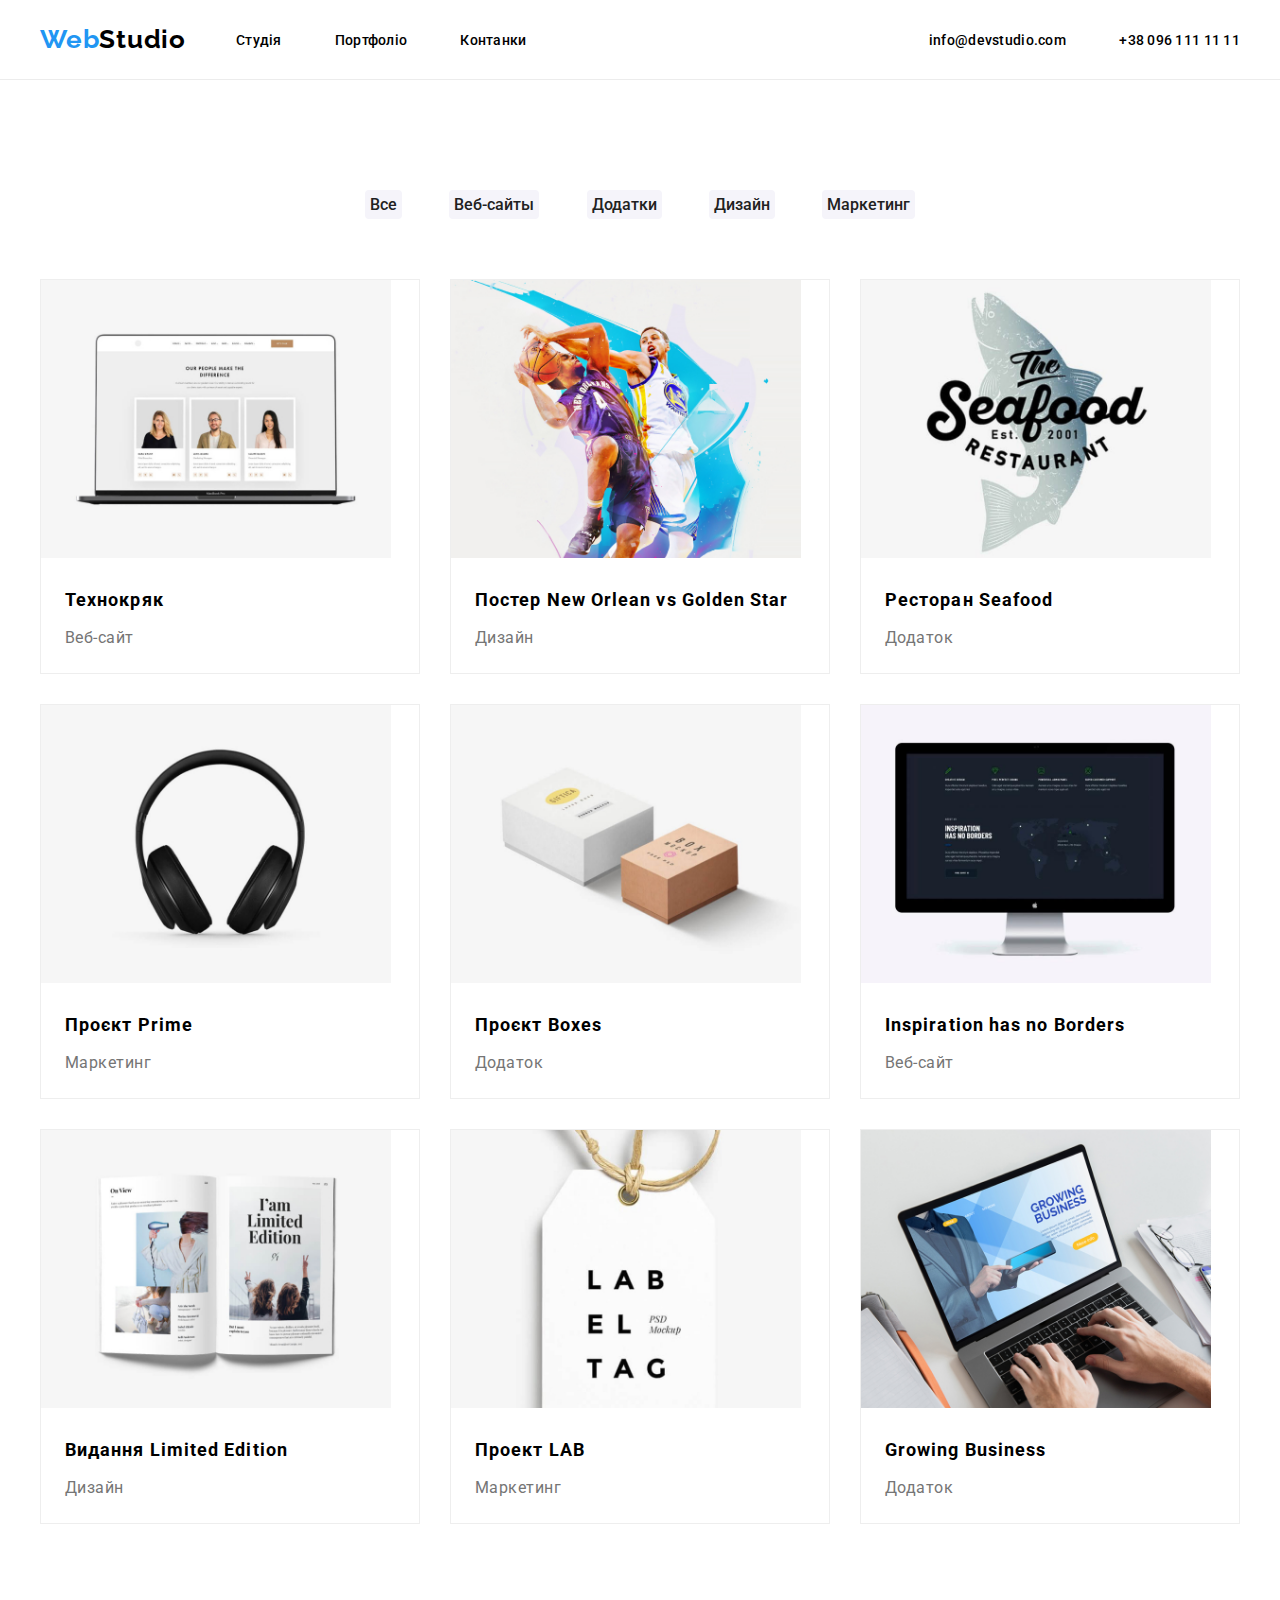
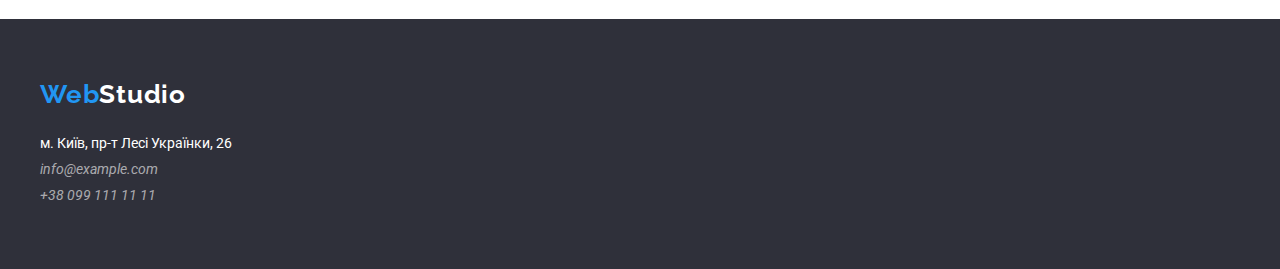
==== portfolio.html @ b13638e4 "pages del" ====
<!DOCTYPE html>
<html lang="en">
  <head>
    <meta charset="UTF-8" />
    <meta http-equiv="X-UA-Compatible" content="IE=edge" />
    <meta name="viewport" content="width=device-width, initial-scale=1.0" />

    <link rel="preconnect" href="https://fonts.googleapis.com" />
    <link rel="preconnect" href="https://fonts.gstatic.com" crossorigin />
    <link
      href="https://fonts.googleapis.com/css2?family=Raleway:wght@700&family=Roboto:wght@400;500;700;900&display=swap"
      rel="stylesheet"
    />
    <link rel="stylesheet" href="../css/style.css" />

    <title>Portfolio</title>
  </head>
  <body>
    <header>
      <div class="container">
        <nav class="menu">
          <a class="nav-link logo" href="index.html">
            <span>Web</span>Studio
          </a>
          <ul>
            <li>
              <a class="nav-link" href="index.html">Студія</a>
              <a class="nav-link" href="portfolio.html">Портфоліо</a>
              <a class="nav-link" href="#">Контанки</a>
            </li>
          </ul>
        </nav>
        <div class="contacts">
          <a class="nav-link" href="#">info@devstudio.com </a>
          <a class="nav-link" href="#">+38 096 111 11 11</a>
        </div>
      </div>
    </header>

    <main>
      <section class="guide container">
        <ul>
          <li>
            <input type="button" value="Все" />
          </li>
          <li>
            <input type="button" value="Веб-сайты" />
          </li>
          <li>
            <input type="button" value="Додатки" />
          </li>
          <li>
            <input type="button" value="Дизайн" />
          </li>
          <li>
            <input type="button" value="Маркетинг" />
          </li>
        </ul>
      </section>

      <section class="products container">
        <ul>
          <li>
            <img
              src="../images/product1.jpg"
              width="350"
              height="278"
              alt="ноутбук"
            />
            <h3>Технокряк</h3>
            <label>Веб-сайт</label>
          </li>
          <li>
            <img
              src="../images/product2.jpg"
              width="350"
              height="278"
              alt="постер"
            />
            <h3>Постер New Orlean vs Golden Star</h3>
            <label>Дизайн</label>
          </li>
          <li>
            <img
              src="../images/product3.jpg"
              width="350"
              height="278"
              alt="лого"
            />
            <h3>Ресторан Seafood</h3>
            <label>Додаток</label>
          </li>
          <li>
            <img
              src="../images/product4.jpg"
              width="350"
              height="278"
              alt="навушники"
            />
            <h3>Проєкт Prime</h3>
            <label>Маркетинг</label>
          </li>
          <li>
            <img
              src="../images/product5.jpg"
              width="350"
              height="278"
              alt="коробки"
            />
            <h3>Проєкт Boxes</h3>
            <label>Додаток</label>
          </li>
          <li>
            <img
              src="../images/product6.jpg"
              width="350"
              height="278"
              alt="монитор"
            />
            <h3>Inspiration has no Borders</h3>
            <label>Веб-сайт</label>
          </li>
          <li>
            <img
              src="../images/product7.jpg"
              width="350"
              height="278"
              alt="журнал"
            />
            <h3>Видання Limited Edition</h3>
            <label>Дизайн</label>
          </li>
          <li>
            <img
              src="../images/product8.jpg"
              width="350"
              height="278"
              alt="лейбл"
            />
            <h3>Проект LAB</h3>
            <label>Маркетинг</label>
          </li>
          <li>
            <img
              src="../images/product9.jpg"
              width="350"
              height="278"
              alt="ноутбук"
            />
            <h3>Growing Business</h3>
            <label>Додаток</label>
          </li>
        </ul>
      </section>
    </main>

    <footer>
      <div class="container">
        <a href="#" class="nav-link logo"> <span>Web</span>Studio </a>
        <address>
          <ul>
            <li>
              <address>м. Київ, пр-т Лесі Українки, 26</address>
            </li>
            <li>
              <a href="mailto:info@example.com">info@example.com</a>
            </li>
            <li>
              <a href="tel:+380991111111"> +38 099 111 11 11</a>
            </li>
          </ul>
        </address>
      </div>
    </footer>
  </body>
</html>
---- css/style.css ----
* {
    margin: 0;
    padding: 0;
    box-sizing: border-box;
}
body {
    font-family: 'Roboto', sans-serif;
    background: #FFF;
}
header {
    height: 80px;
    border-bottom: 1px solid #ECECEC;
}

header .container{
    display: flex;
    justify-content: space-between;
    align-items: center;
    height: 80px;
    border-bottom: 1px solid #ECECEC;
}

section {
    padding-top: 95px;
    padding-bottom: 95px;
}

section h2 {
    font-family: 'Roboto';
    font-style: normal;
    font-weight: 700;
    font-size: 36px;
    line-height: 42px;
    text-align: center;
    letter-spacing: 0.03em;
    color: #212121;
}

.container {
    width: 1200px;
    margin: auto;
}
.menu {
    display: flex;
    align-items: center;

    font-weight: 700;
    font-size: 26px;
}

.menu ul {
    display: flex;
    list-style: none;
    justify-content: space-between;

    font-weight: 500;
    font-size: 14px;
}


.contacts a {
    margin-right: 0px;
    margin-left: 50px;
}

.nav-link {
    margin-right: 50px;
    text-decoration: none;
    color: black;
    font-style: normal;
    font-weight: 500;
    font-size: 14px;
    line-height: 16px;
    letter-spacing: 0.02em;
}


.nav-link:hover {
    color: #2196F3;
}

.logo {
    font-family: 'Raleway', sans-serif;
    font-style: normal;
    font-weight: 700;
    font-size: 26px;
    line-height: 31px;
    letter-spacing: 0.03em;
}
.logo span {
    color: #2196F3;
}

.logo:hover span {
    color: black;
}

.solutions {
    display: flex;
    justify-content: center;
    text-align: center;
    align-items: center;
    height: 600px;
    
    background-color: #2F303A;
}

.solutions h1 {
    max-width: 700px;
    color:white;
    padding-bottom: 30px;

    font-style: normal;
    font-weight: 900;
    font-size: 44px;
    line-height: 60px;
    
    text-align: center;
    letter-spacing: 0.06em;
    text-transform: uppercase;
}

.solutions button {
    width: 220px;
    min-height: 50px;

    border: 0px;
    box-shadow: 0px 4px 4px rgba(0, 0, 0, 0.15);
    border-radius: 4px;

    background: #2196F3;
    color:white;

    font-family: 'Roboto';
    font-style: normal;
    font-weight: 700;
    font-size: 16px;
    line-height: 30px;
    letter-spacing: 0.06em;
}

.solutions input:hover {
    cursor: pointer;
}

.details ul {
    display: flex;
    justify-content: space-between;
    list-style: none;
    padding-left: 0px;
    
}

.details ul li {
    margin-right: 30px;
}

.details ul li h3 {
    padding-bottom: 10px;
    color: #212121;
    font-style: normal;
    font-weight: 700;
    font-size: 14px;
    line-height: 16px;
    letter-spacing: 0.03em;
    text-transform: uppercase;
}

.details ul li p {
    width: 270px;
    color: #757575;
    font-style: normal;
    font-weight: 400;
    font-size: 14px;
    line-height: 24px;
    letter-spacing: 0.03em;
}

.tech-images h2 {
    text-align: center;
    padding-bottom: 40px;
}

.tech-images ul {
    display: flex;
    justify-content: space-between;
    list-style: none;
}
    
.tech-images ul li {
    margin: 0 15px;
}

.team {
    text-align: center;
    background: #F5F4FA;
}

.team h2 {
    padding-bottom: 40px;  
}


.team ul {
    list-style: none;
    display: flex;
    justify-content: space-between;
}

.team ul li {
    background: #FFFFFF;
    width: 270px;
    margin: 0 15px;
    padding-bottom: 30px;
    box-shadow: 0px 1px 3px rgba(0, 0, 0, 0.12), 0px 1px 1px rgba(0, 0, 0, 0.14), 0px 2px 1px rgba(0, 0, 0, 0.2);
    border-radius: 0px 0px 4px 4px;
}

.team ul li h3 {
    font-style: normal;
    font-weight: 500;
    font-size: 16px;
    line-height: 19px;
    text-align: center;
    letter-spacing: 0.03em;
    padding-top: 30px;
    padding-bottom: 10px;
}

.team ul li label {
    color: #757575;
    font-style: normal;
    font-weight: 400;
    font-size: 16px;
    line-height: 19px;
    text-align: center;
    letter-spacing: 0.03em;
}

footer {
    padding: 60px 0;
    height: 250px;
    background: #2F303A;
    font-family: 'Raleway';
    font-style: normal;
    font-weight: 700;
    font-size: 26px;
}
footer .container > address {
    padding-top: 20px;
}

footer .logo {
    color: white;
}

footer .logo:hover {
    color: #2196F3;
}

footer .logo:hover span {
    color: white;
}

footer ul {
    font-family: 'Roboto';
    font-weight: 400;
    font-size: 14px;
    list-style: none;
    color: white;
    padding: 0;
}

footer ul li {
    padding: 5px 0;
    font-size: 14px;
}

footer ul li address {
    font-style: normal;
}

footer ul li a {
    text-decoration: none;
    color: rgba(255,255,255,0.6);
}

/*portfolio page*/
.guide {
    padding-top: 100px;
    padding-bottom: 50px;
}

 .guide ul {
   display: flex;
   justify-content: space-between;
   list-style: none;
   width: 550px;
   margin: auto;
   padding: 10px 0;
 }

 .guide ul li input {
    background: #F5F4FA;
    color: #212121;
    border: none;
    border-radius: 4px;
    padding: 5px;
    font-family: 'Roboto';
    font-size: 16px;
    font-weight: 500;
 }

 .guide ul li input:hover {
    background: #2196F3;
    color: #ffffff;
    cursor: pointer;
    
 }
 .products {
    padding-top: 0;
 }
 .products ul {
    list-style: none;
    display: flex;
    flex-wrap: wrap;
    gap: 30px;
    justify-content: space-between;
    margin: auto;
 }

.products ul li {
    padding-bottom: 20px;
    border: 1px solid #EEEEEE;
    flex-basis: calc((100% - 60px) / 3);

}

.products ul li:hover {
    box-shadow: 0px 1px 1px rgba(0, 0, 0, 0.12), 0px 4px 4px rgba(0, 0, 0, 0.6), 0px 4px 6px rgba(0, 0, 0, 0.16);
}

.products ul h3 {
    padding: 20px 0px 5px 24px;
    font-family: 'Roboto';
    font-style: normal;
    font-weight: 700;
    font-size: 18px;
    line-height: 36px;
    letter-spacing: 0.06em;
}

.products ul label {
    padding: 5px 0px 20px 24px;
    color: #757575;
    font-family: 'Roboto';
    font-style: normal;
    font-weight: 400;
    font-size: 16px;
    line-height: 30px;
    letter-spacing: 0.03em;   
}
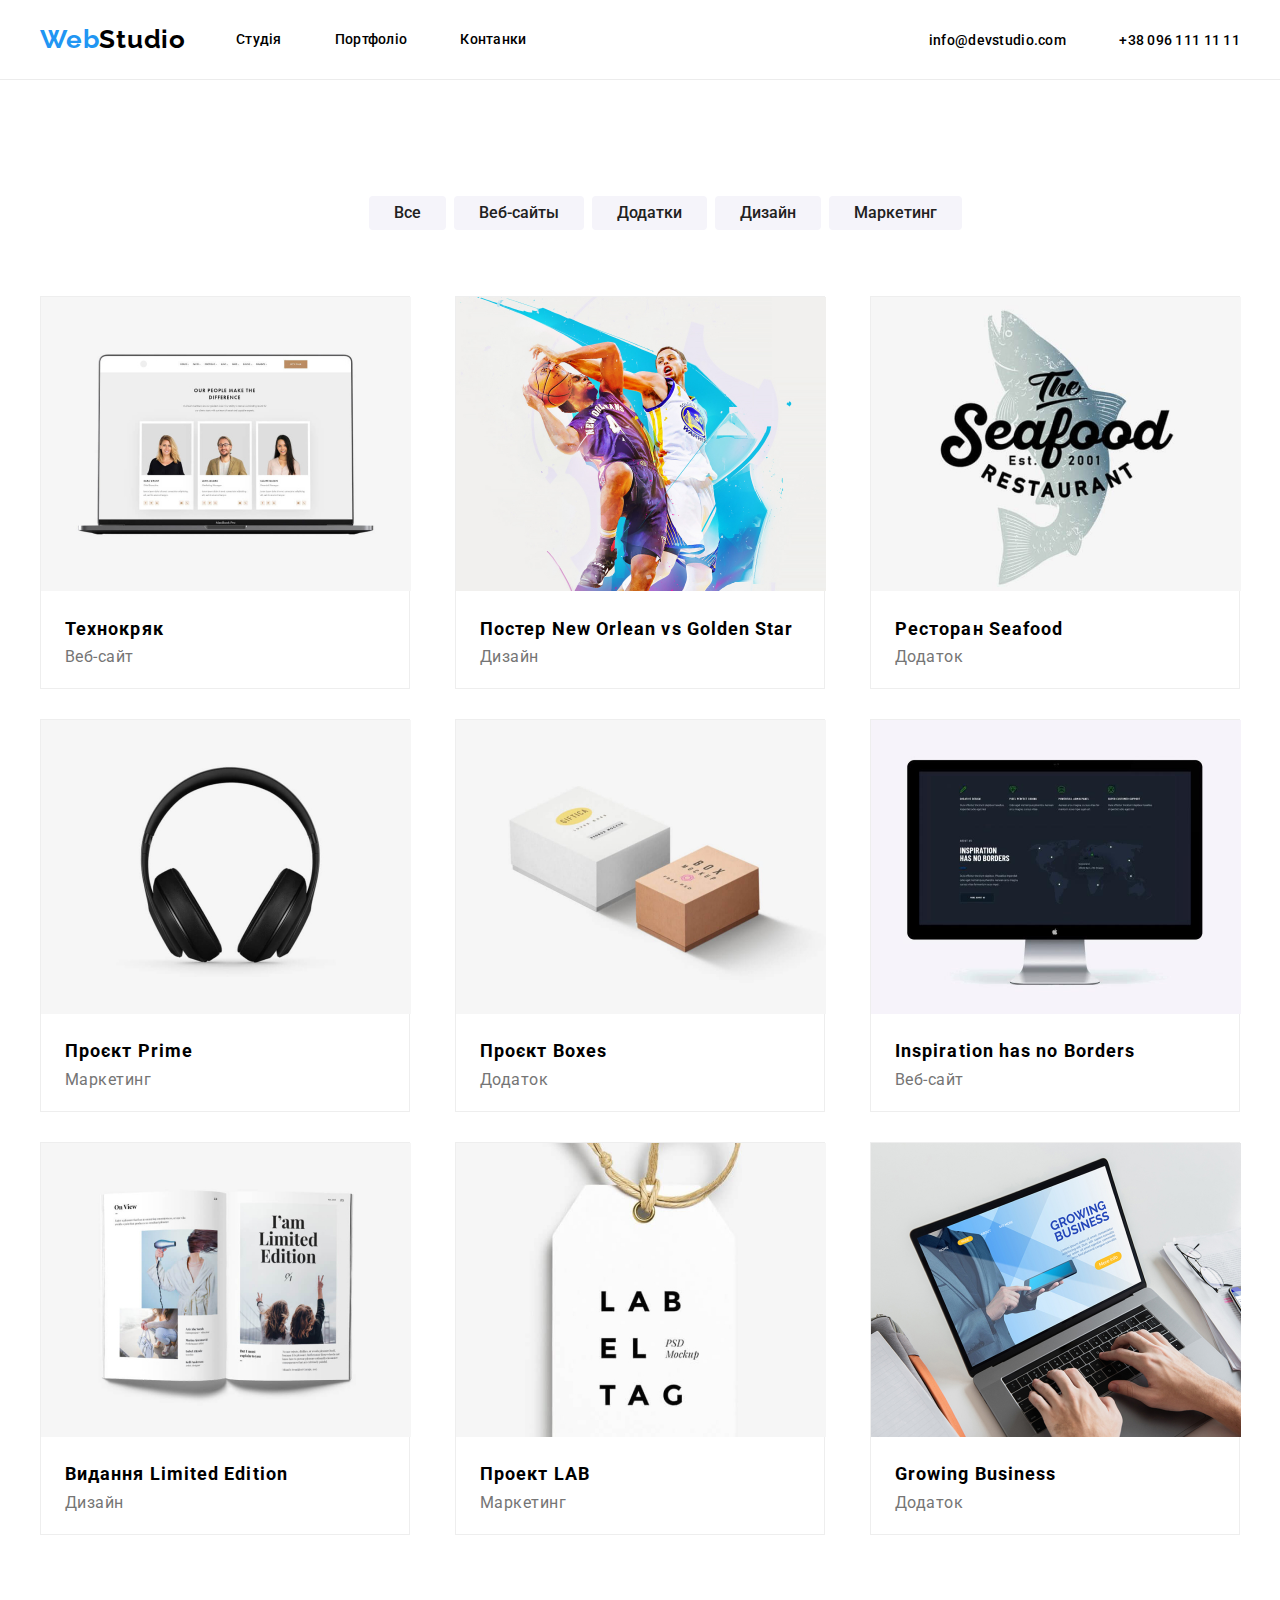
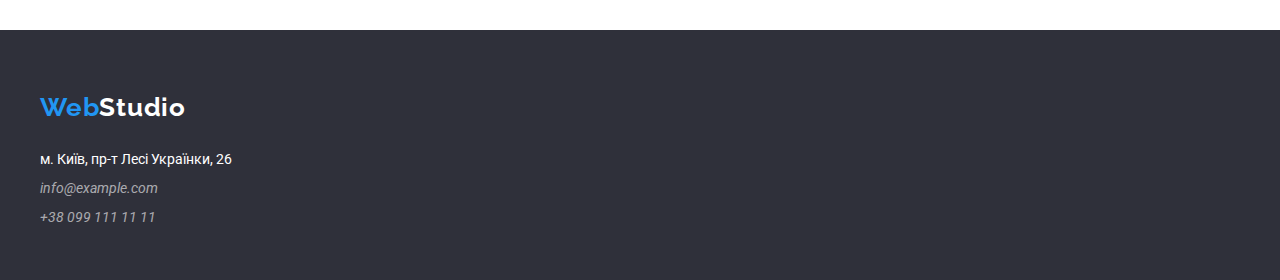
==== commit 2405110a: "hw2" ====
--- a/portfolio.html
+++ b/portfolio.html
@@ -11,7 +11,7 @@
       href="https://fonts.googleapis.com/css2?family=Raleway:wght@700&family=Roboto:wght@400;500;700;900&display=swap"
       rel="stylesheet"
     />
-    <link rel="stylesheet" href="../css/style.css" />
+    <link rel="stylesheet" href="css/style.css" />
 
     <title>Portfolio</title>
   </head>
@@ -41,19 +41,19 @@
       <section class="guide container">
         <ul>
           <li>
-            <input type="button" value="Все" />
+            <button>Все</button>
           </li>
           <li>
-            <input type="button" value="Веб-сайты" />
+            <button>Веб-сайты</button>
           </li>
           <li>
-            <input type="button" value="Додатки" />
+            <button>Додатки</button>
           </li>
           <li>
-            <input type="button" value="Дизайн" />
+            <button>Дизайн</button>
           </li>
           <li>
-            <input type="button" value="Маркетинг" />
+            <button>Маркетинг</button>
           </li>
         </ul>
       </section>
@@ -62,9 +62,9 @@
         <ul>
           <li>
             <img
-              src="../images/product1.jpg"
-              width="350"
-              height="278"
+              src="images/product1.jpg"
+              width="370"
+              height="294"
               alt="ноутбук"
             />
             <h3>Технокряк</h3>
@@ -72,9 +72,9 @@
           </li>
           <li>
             <img
-              src="../images/product2.jpg"
-              width="350"
-              height="278"
+              src="images/product2.jpg"
+              width="370"
+              height="294"
               alt="постер"
             />
             <h3>Постер New Orlean vs Golden Star</h3>
@@ -82,9 +82,9 @@
           </li>
           <li>
             <img
-              src="../images/product3.jpg"
-              width="350"
-              height="278"
+              src="images/product3.jpg"
+              width="370"
+              height="294"
               alt="лого"
             />
             <h3>Ресторан Seafood</h3>
@@ -92,9 +92,9 @@
           </li>
           <li>
             <img
-              src="../images/product4.jpg"
-              width="350"
-              height="278"
+              src="images/product4.jpg"
+              width="370"
+              height="294"
               alt="навушники"
             />
             <h3>Проєкт Prime</h3>
@@ -102,9 +102,9 @@
           </li>
           <li>
             <img
-              src="../images/product5.jpg"
-              width="350"
-              height="278"
+              src="images/product5.jpg"
+              width="370"
+              height="294"
               alt="коробки"
             />
             <h3>Проєкт Boxes</h3>
@@ -112,9 +112,9 @@
           </li>
           <li>
             <img
-              src="../images/product6.jpg"
-              width="350"
-              height="278"
+              src="images/product6.jpg"
+              width="370"
+              height="294"
               alt="монитор"
             />
             <h3>Inspiration has no Borders</h3>
@@ -122,9 +122,9 @@
           </li>
           <li>
             <img
-              src="../images/product7.jpg"
-              width="350"
-              height="278"
+              src="images/product7.jpg"
+              width="370"
+              height="294"
               alt="журнал"
             />
             <h3>Видання Limited Edition</h3>
@@ -132,9 +132,9 @@
           </li>
           <li>
             <img
-              src="../images/product8.jpg"
-              width="350"
-              height="278"
+              src="images/product8.jpg"
+              width="370"
+              height="294"
               alt="лейбл"
             />
             <h3>Проект LAB</h3>
@@ -142,9 +142,9 @@
           </li>
           <li>
             <img
-              src="../images/product9.jpg"
-              width="350"
-              height="278"
+              src="images/product9.jpg"
+              width="370"
+              height="294"
               alt="ноутбук"
             />
             <h3>Growing Business</h3>
--- a/css/style.css
+++ b/css/style.css
@@ -1,363 +1,353 @@
 * {
-    margin: 0;
-    padding: 0;
-    box-sizing: border-box;
+  margin: 0;
+  padding: 0;
+  box-sizing: border-box;
+  line-height: 1.36;
 }
 body {
-    font-family: 'Roboto', sans-serif;
-    background: #FFF;
+  font-family: "Roboto", sans-serif;
+  background: #fff;
 }
 header {
-    height: 80px;
-    border-bottom: 1px solid #ECECEC;
-}
-
-header .container{
-    display: flex;
-    justify-content: space-between;
-    align-items: center;
-    height: 80px;
-    border-bottom: 1px solid #ECECEC;
+  height: 80px;
+  border-bottom: 1px solid #ececec;
+}
+
+header .container {
+  display: flex;
+  justify-content: space-between;
+  align-items: center;
+  height: 80px;
+  border-bottom: 1px solid #ececec;
 }
 
 section {
-    padding-top: 95px;
-    padding-bottom: 95px;
+  padding-top: 95px;
+  padding-bottom: 95px;
 }
 
 section h2 {
-    font-family: 'Roboto';
-    font-style: normal;
-    font-weight: 700;
-    font-size: 36px;
-    line-height: 42px;
-    text-align: center;
-    letter-spacing: 0.03em;
-    color: #212121;
+  font-family: "Roboto";
+  font-style: normal;
+  font-weight: 700;
+  font-size: 36px;
+  text-align: center;
+  letter-spacing: 0.03em;
+  color: #212121;
 }
 
 .container {
-    width: 1200px;
-    margin: auto;
+  width: 1200px;
+  margin: auto;
 }
 .menu {
-    display: flex;
-    align-items: center;
-
-    font-weight: 700;
-    font-size: 26px;
+  display: flex;
+  align-items: center;
+
+  font-weight: 700;
+  font-size: 26px;
 }
 
 .menu ul {
-    display: flex;
-    list-style: none;
-    justify-content: space-between;
-
-    font-weight: 500;
-    font-size: 14px;
-}
-
+  display: flex;
+  list-style: none;
+  justify-content: space-between;
+
+  font-weight: 500;
+  font-size: 14px;
+}
 
 .contacts a {
-    margin-right: 0px;
-    margin-left: 50px;
+  margin-right: 0px;
+  margin-left: 50px;
 }
 
 .nav-link {
-    margin-right: 50px;
-    text-decoration: none;
-    color: black;
-    font-style: normal;
-    font-weight: 500;
-    font-size: 14px;
-    line-height: 16px;
-    letter-spacing: 0.02em;
-}
-
+  margin-right: 50px;
+  text-decoration: none;
+  color: black;
+  font-style: normal;
+  font-weight: 500;
+  font-size: 14px;
+  letter-spacing: 0.02em;
+}
 
 .nav-link:hover {
-    color: #2196F3;
+  color: #2196f3;
 }
 
 .logo {
-    font-family: 'Raleway', sans-serif;
-    font-style: normal;
-    font-weight: 700;
-    font-size: 26px;
-    line-height: 31px;
-    letter-spacing: 0.03em;
+  font-family: "Raleway", sans-serif;
+  font-style: normal;
+  font-weight: 700;
+  font-size: 26px;
+  letter-spacing: 0.03em;
 }
 .logo span {
-    color: #2196F3;
+  color: #2196f3;
 }
 
 .logo:hover span {
-    color: black;
+  color: black;
 }
 
 .solutions {
-    display: flex;
-    justify-content: center;
-    text-align: center;
-    align-items: center;
-    height: 600px;
-    
-    background-color: #2F303A;
+  display: flex;
+  justify-content: center;
+  text-align: center;
+  align-items: center;
+  height: 600px;
+
+  background-color: #2f303a;
 }
 
 .solutions h1 {
-    max-width: 700px;
-    color:white;
-    padding-bottom: 30px;
-
-    font-style: normal;
-    font-weight: 900;
-    font-size: 44px;
-    line-height: 60px;
-    
-    text-align: center;
-    letter-spacing: 0.06em;
-    text-transform: uppercase;
+  max-width: 700px;
+  color: white;
+  padding-bottom: 30px;
+
+  font-style: normal;
+  font-weight: 900;
+  font-size: 44px;
+
+  text-align: center;
+  letter-spacing: 0.06em;
+  text-transform: uppercase;
 }
 
 .solutions button {
-    width: 220px;
-    min-height: 50px;
-
-    border: 0px;
-    box-shadow: 0px 4px 4px rgba(0, 0, 0, 0.15);
-    border-radius: 4px;
-
-    background: #2196F3;
-    color:white;
-
-    font-family: 'Roboto';
-    font-style: normal;
-    font-weight: 700;
-    font-size: 16px;
-    line-height: 30px;
-    letter-spacing: 0.06em;
-}
-
-.solutions input:hover {
-    cursor: pointer;
+  width: 220px;
+  min-height: 50px;
+
+  border: 0px;
+  box-shadow: 0px 4px 4px rgba(0, 0, 0, 0.15);
+  border-radius: 4px;
+
+  background: #2196f3;
+  color: white;
+
+  font-family: "Roboto";
+  font-style: normal;
+  font-weight: 700;
+  font-size: 16px;
+  letter-spacing: 0.06em;
+}
+
+.solutions button:hover {
+  cursor: pointer;
 }
 
 .details ul {
-    display: flex;
-    justify-content: space-between;
-    list-style: none;
-    padding-left: 0px;
-    
+  display: flex;
+  justify-content: space-between;
+  list-style: none;
+  padding-left: 0px;
 }
 
 .details ul li {
-    margin-right: 30px;
+  margin-right: 30px;
 }
 
 .details ul li h3 {
-    padding-bottom: 10px;
-    color: #212121;
-    font-style: normal;
-    font-weight: 700;
-    font-size: 14px;
-    line-height: 16px;
-    letter-spacing: 0.03em;
-    text-transform: uppercase;
+  padding-bottom: 10px;
+  color: #212121;
+  font-style: normal;
+  font-weight: 700;
+  font-size: 14px;
+  letter-spacing: 0.03em;
+  text-transform: uppercase;
 }
 
 .details ul li p {
-    width: 270px;
-    color: #757575;
-    font-style: normal;
-    font-weight: 400;
-    font-size: 14px;
-    line-height: 24px;
-    letter-spacing: 0.03em;
+  width: 270px;
+  color: #757575;
+  font-style: normal;
+  font-weight: 400;
+  font-size: 14px;
+  letter-spacing: 0.03em;
 }
 
 .tech-images h2 {
-    text-align: center;
-    padding-bottom: 40px;
+  text-align: center;
+  padding-bottom: 40px;
 }
 
 .tech-images ul {
-    display: flex;
-    justify-content: space-between;
-    list-style: none;
-}
-    
+  display: flex;
+  justify-content: space-between;
+  list-style: none;
+}
+
 .tech-images ul li {
-    margin: 0 15px;
+  margin: 0 15px;
 }
 
 .team {
-    text-align: center;
-    background: #F5F4FA;
+  text-align: center;
+  background: #f5f4fa;
 }
 
 .team h2 {
-    padding-bottom: 40px;  
-}
-
+  padding-bottom: 40px;
+}
 
 .team ul {
-    list-style: none;
-    display: flex;
-    justify-content: space-between;
+  list-style: none;
+  display: flex;
+  justify-content: space-between;
 }
 
 .team ul li {
-    background: #FFFFFF;
-    width: 270px;
-    margin: 0 15px;
-    padding-bottom: 30px;
-    box-shadow: 0px 1px 3px rgba(0, 0, 0, 0.12), 0px 1px 1px rgba(0, 0, 0, 0.14), 0px 2px 1px rgba(0, 0, 0, 0.2);
-    border-radius: 0px 0px 4px 4px;
+  background: #ffffff;
+  width: 270px;
+  margin: 0 15px;
+  padding-bottom: 30px;
+  box-shadow: 0px 1px 3px rgba(0, 0, 0, 0.12), 0px 1px 1px rgba(0, 0, 0, 0.14),
+    0px 2px 1px rgba(0, 0, 0, 0.2);
+  border-radius: 0px 0px 4px 4px;
 }
 
 .team ul li h3 {
-    font-style: normal;
-    font-weight: 500;
-    font-size: 16px;
-    line-height: 19px;
-    text-align: center;
-    letter-spacing: 0.03em;
-    padding-top: 30px;
-    padding-bottom: 10px;
+  font-style: normal;
+  font-weight: 500;
+  font-size: 16px;
+  text-align: center;
+  letter-spacing: 0.03em;
+  padding-top: 30px;
+  padding-bottom: 10px;
 }
 
 .team ul li label {
-    color: #757575;
-    font-style: normal;
-    font-weight: 400;
-    font-size: 16px;
-    line-height: 19px;
-    text-align: center;
-    letter-spacing: 0.03em;
+  color: #757575;
+  font-style: normal;
+  font-weight: 400;
+  font-size: 16px;
+  text-align: center;
+  letter-spacing: 0.03em;
 }
 
 footer {
-    padding: 60px 0;
-    height: 250px;
-    background: #2F303A;
-    font-family: 'Raleway';
-    font-style: normal;
-    font-weight: 700;
-    font-size: 26px;
+  padding: 60px 0;
+  height: 250px;
+  background: #2f303a;
+  font-family: "Raleway";
+  font-style: normal;
+  font-weight: 700;
+  font-size: 26px;
 }
 footer .container > address {
-    padding-top: 20px;
+  padding-top: 20px;
 }
 
 footer .logo {
-    color: white;
+  color: white;
 }
 
 footer .logo:hover {
-    color: #2196F3;
+  color: #2196f3;
 }
 
 footer .logo:hover span {
-    color: white;
+  color: white;
 }
 
 footer ul {
-    font-family: 'Roboto';
-    font-weight: 400;
-    font-size: 14px;
-    list-style: none;
-    color: white;
-    padding: 0;
+  font-family: "Roboto";
+  font-weight: 400;
+  font-size: 14px;
+  list-style: none;
+  color: white;
+  padding: 0;
 }
 
 footer ul li {
-    padding: 5px 0;
-    font-size: 14px;
+  padding: 5px 0;
+  font-size: 14px;
 }
 
 footer ul li address {
-    font-style: normal;
+  font-style: normal;
 }
 
 footer ul li a {
-    text-decoration: none;
-    color: rgba(255,255,255,0.6);
+  text-decoration: none;
+  color: rgba(255, 255, 255, 0.6);
 }
 
 /*portfolio page*/
 .guide {
-    padding-top: 100px;
-    padding-bottom: 50px;
-}
-
- .guide ul {
-   display: flex;
-   justify-content: space-between;
-   list-style: none;
-   width: 550px;
-   margin: auto;
-   padding: 10px 0;
- }
-
- .guide ul li input {
-    background: #F5F4FA;
-    color: #212121;
-    border: none;
-    border-radius: 4px;
-    padding: 5px;
-    font-family: 'Roboto';
-    font-size: 16px;
-    font-weight: 500;
- }
-
- .guide ul li input:hover {
-    background: #2196F3;
-    color: #ffffff;
-    cursor: pointer;
-    
- }
- .products {
-    padding-top: 0;
- }
- .products ul {
-    list-style: none;
-    display: flex;
-    flex-wrap: wrap;
-    gap: 30px;
-    justify-content: space-between;
-    margin: auto;
- }
+  padding-top: 100px;
+  padding-bottom: 50px;
+}
+
+.guide ul {
+  display: flex;
+  justify-content: space-between;
+  list-style: none;
+  width: 550px;
+  margin: auto;
+  padding: 10px 0;
+}
+.guide ul li {
+  white-space: nowrap;
+  padding: 6px 4px;
+}
+.guide ul li button {
+  padding: 6px 25px;
+  background: #f5f4fa;
+  color: #212121;
+  border: none;
+  border-radius: 4px;
+  word-wrap: unset;
+  font-family: "Roboto";
+  font-size: 16px;
+  font-weight: 500;
+}
+
+.guide ul li input:hover {
+  background: #2196f3;
+  color: #ffffff;
+  cursor: pointer;
+}
+.products {
+  padding-top: 0;
+}
+.products ul {
+  list-style: none;
+  display: flex;
+  flex-wrap: wrap;
+  gap: 30px;
+  justify-content: space-between;
+  margin: auto;
+}
 
 .products ul li {
-    padding-bottom: 20px;
-    border: 1px solid #EEEEEE;
-    flex-basis: calc((100% - 60px) / 3);
-
+  max-width: 370px;
+  padding-bottom: 20px;
+  border: 1px solid #eeeeee;
+  flex-basis: calc((100% - 60px) / 3);
 }
 
 .products ul li:hover {
-    box-shadow: 0px 1px 1px rgba(0, 0, 0, 0.12), 0px 4px 4px rgba(0, 0, 0, 0.6), 0px 4px 6px rgba(0, 0, 0, 0.16);
+  box-shadow: 0px 1px 1px rgba(0, 0, 0, 0.12), 0px 4px 4px rgba(0, 0, 0, 0.6),
+    0px 4px 6px rgba(0, 0, 0, 0.16);
 }
 
 .products ul h3 {
-    padding: 20px 0px 5px 24px;
-    font-family: 'Roboto';
-    font-style: normal;
-    font-weight: 700;
-    font-size: 18px;
-    line-height: 36px;
-    letter-spacing: 0.06em;
+  padding: 20px 0px 5px 24px;
+  font-family: "Roboto";
+  font-style: normal;
+  font-weight: 700;
+  font-size: 18px;
+  letter-spacing: 0.06em;
 }
 
 .products ul label {
-    padding: 5px 0px 20px 24px;
-    color: #757575;
-    font-family: 'Roboto';
-    font-style: normal;
-    font-weight: 400;
-    font-size: 16px;
-    line-height: 30px;
-    letter-spacing: 0.03em;   
-}
-
+  padding: 5px 0px 20px 24px;
+  color: #757575;
+  font-family: "Roboto";
+  font-style: normal;
+  font-weight: 400;
+  font-size: 16px;
+  letter-spacing: 0.03em;
+}
